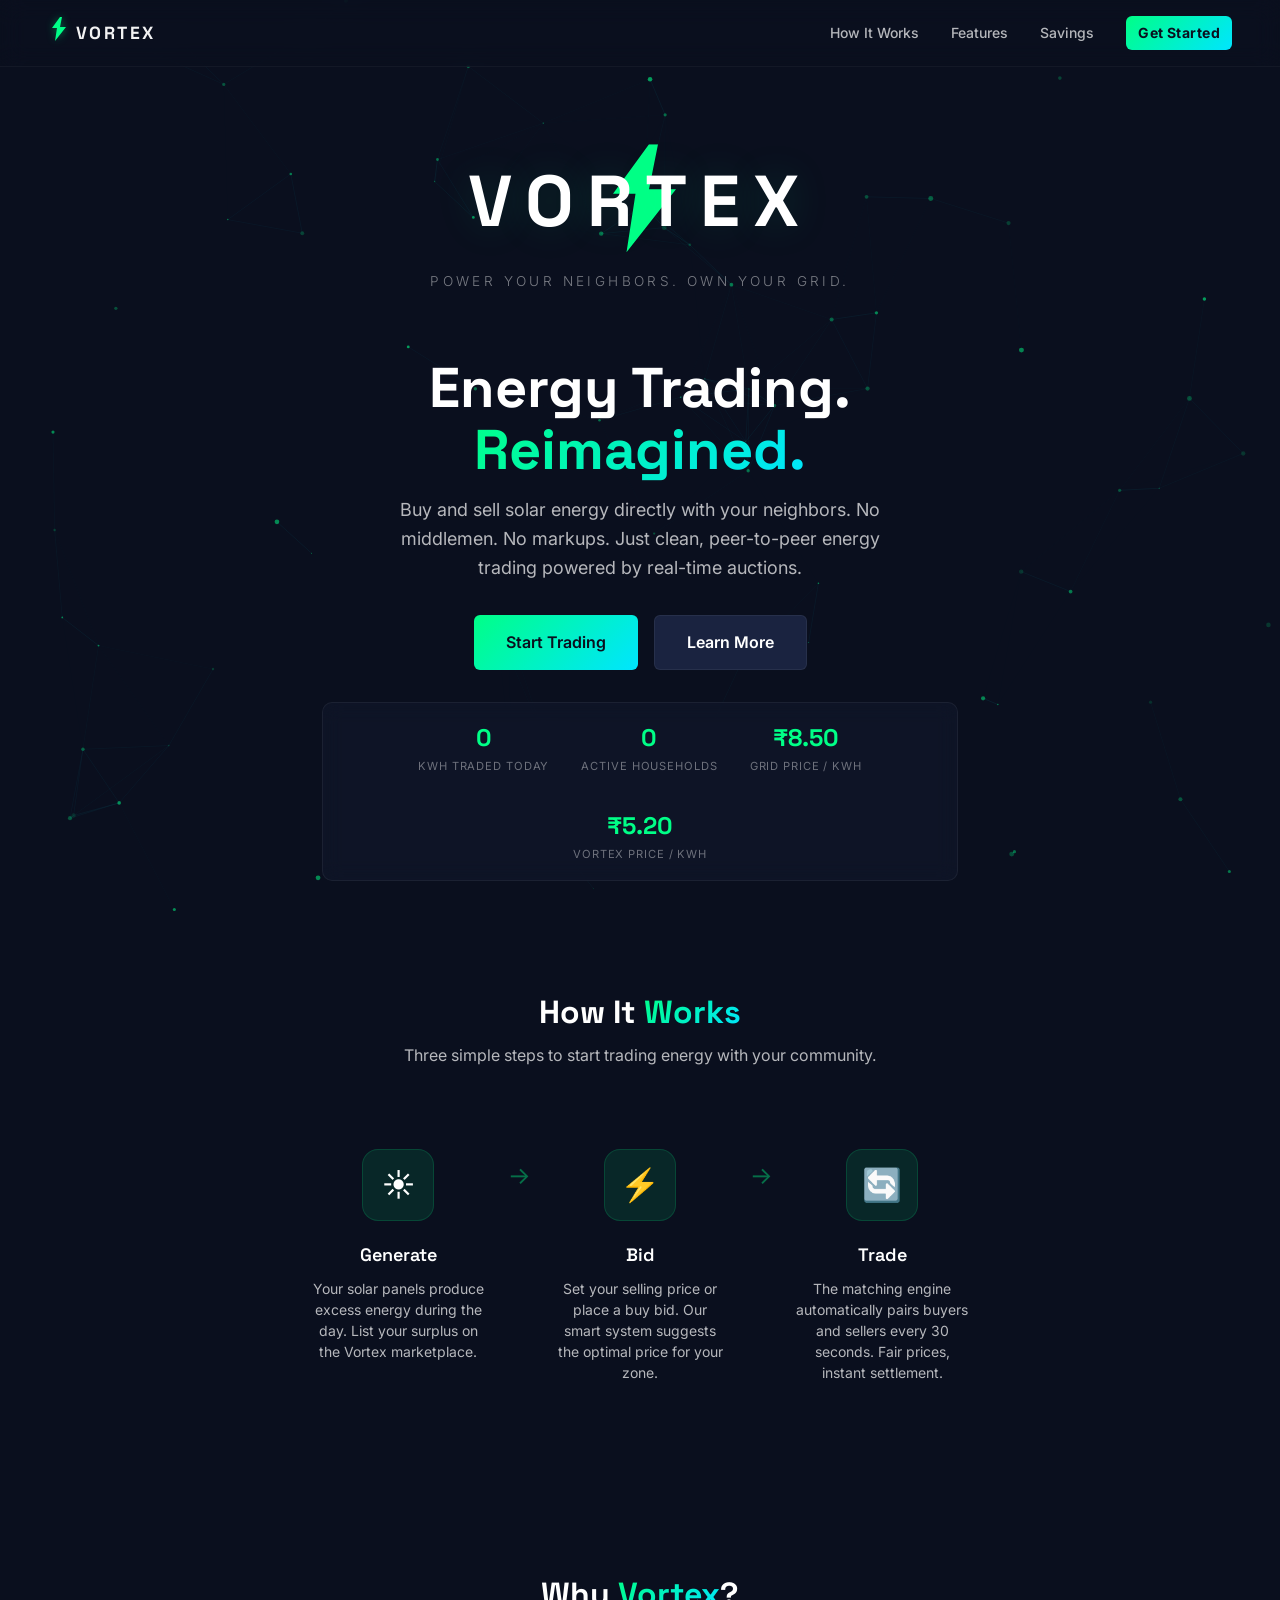
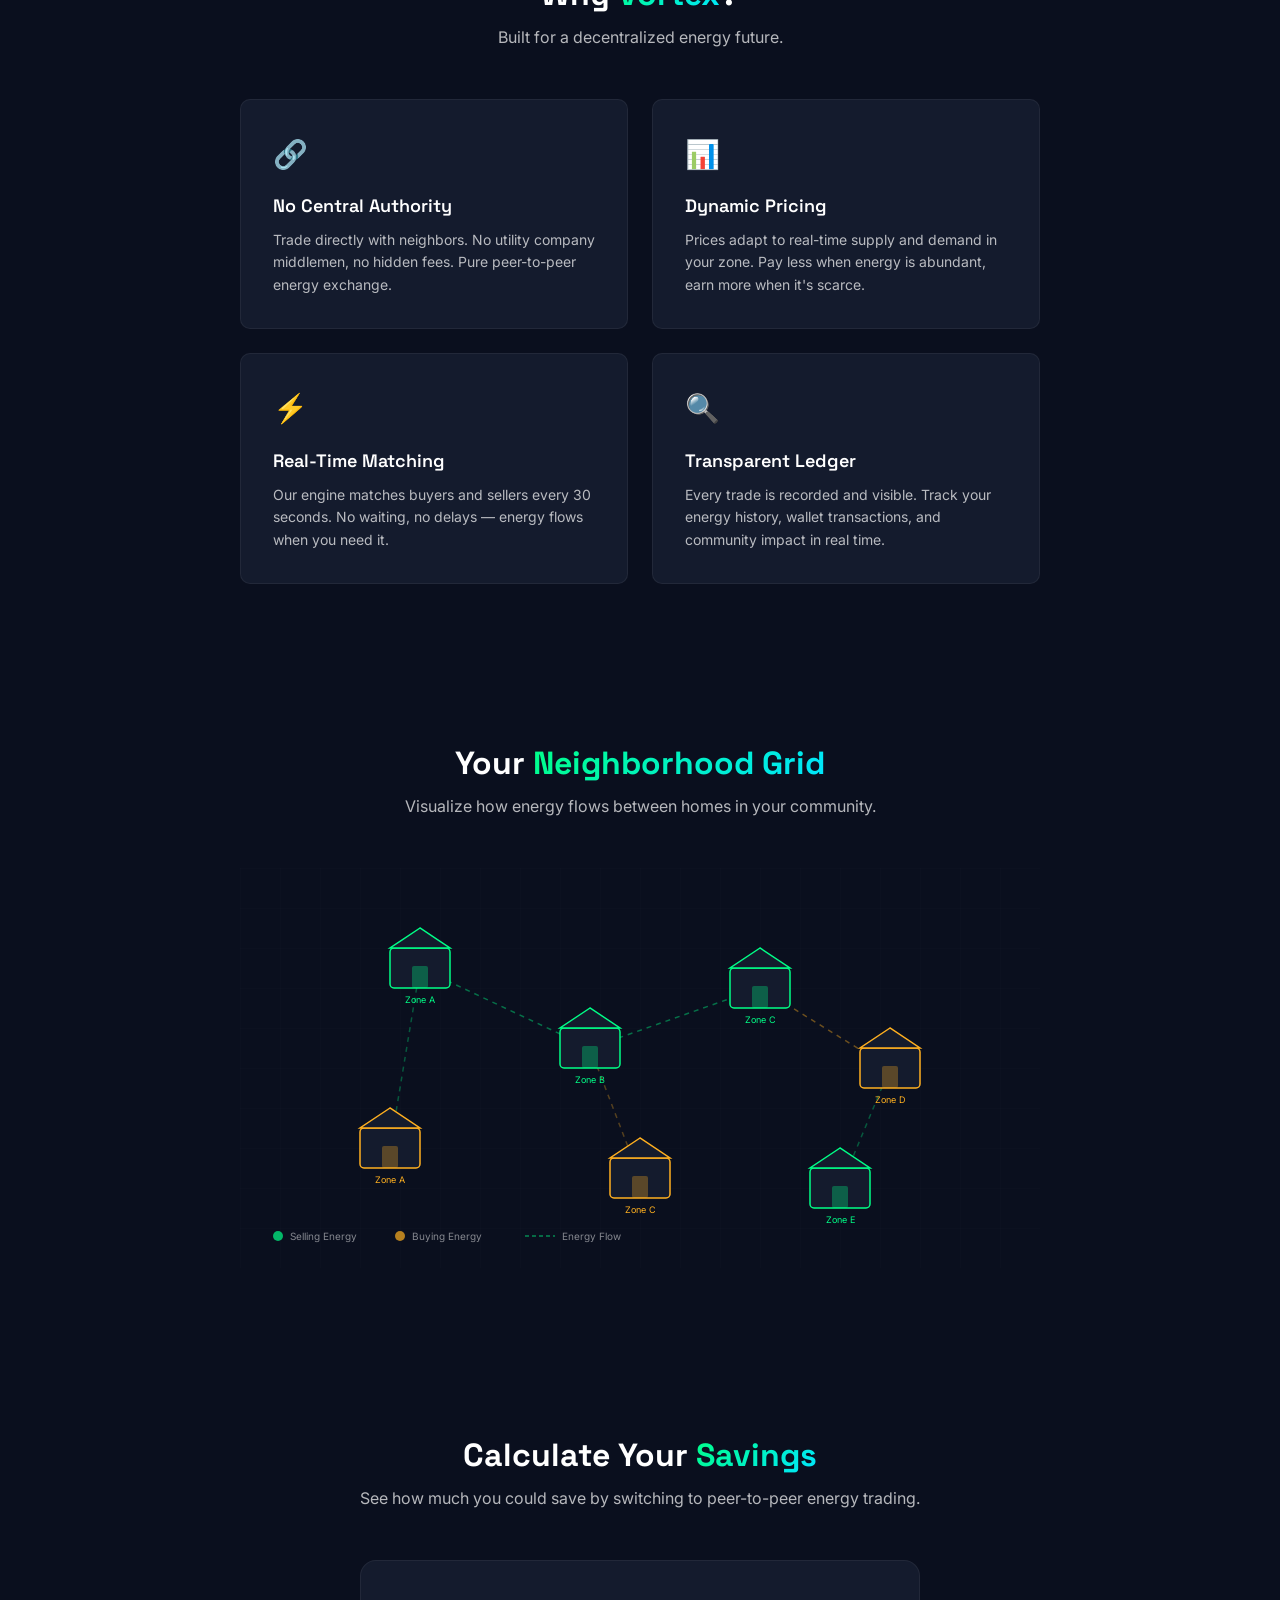
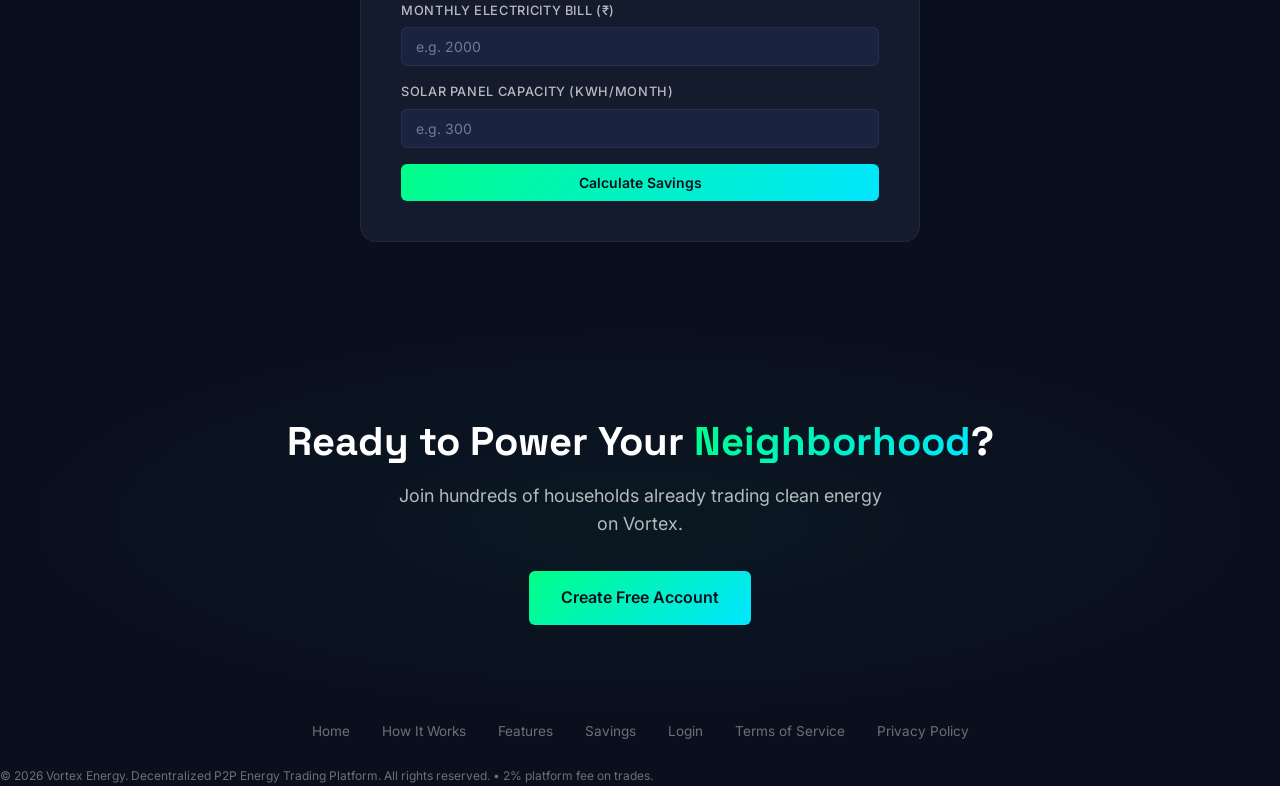
==== index.html @ 3e459cd6 "Vortex P2P Solar Energy Trading Platform - initial commit" ====
<!DOCTYPE html>
<html lang="en">
<head>
  <meta charset="UTF-8">
  <meta name="viewport" content="width=device-width, initial-scale=1.0">
  <title>Vortex — Decentralized P2P Energy Trading</title>
  <link rel="icon" href="data:;base64,iVBORw0KGgo=">
  <meta name="description" content="Trade solar energy peer-to-peer with your neighbors. Real-time bidding, dynamic pricing, and transparent settlement on the Vortex platform.">
  <link rel="preconnect" href="https://fonts.googleapis.com">
  <link rel="preconnect" href="https://fonts.gstatic.com" crossorigin>
  <link href="https://fonts.googleapis.com/css2?family=Inter:wght@300;400;500;600;700;800&family=Space+Grotesk:wght@400;500;600;700&display=swap" rel="stylesheet">
  <link rel="stylesheet" href="css/styles.css">
  <link rel="stylesheet" href="css/logo.css">
  <style>
    /* Landing-specific styles */
    .nav-landing {
      position: fixed;
      top: 0;
      left: 0;
      right: 0;
      z-index: 100;
      display: flex;
      align-items: center;
      justify-content: space-between;
      padding: 1rem 3rem;
      background: rgba(10, 15, 30, 0.8);
      backdrop-filter: blur(12px);
      border-bottom: 1px solid rgba(255,255,255,0.04);
      transition: background 0.3s;
    }
    .nav-landing .nav-logo {
      display: flex;
      align-items: center;
      gap: 0.5rem;
      cursor: pointer;
    }
    .nav-landing .nav-logo .nav-bolt-icon svg {
      width: 20px; height: 24px; color: #00FF87;
      filter: drop-shadow(0 0 4px rgba(0,255,135,0.4));
    }
    .nav-landing .nav-logo .nav-brand-text {
      font-family: 'Space Grotesk', sans-serif;
      font-size: 1.1rem; font-weight: 700;
      letter-spacing: 0.14em; color: rgba(255,255,255,0.95);
      text-transform: uppercase;
    }
    .nav-links { display: flex; gap: 2rem; align-items: center; }
    .nav-links a { color: var(--text-secondary); font-size: 0.875rem; font-weight: 500; transition: color 0.2s; }
    .nav-links a:hover { color: var(--text-primary); }
    .hero-canvas canvas { width: 100%; height: 100%; }

    /* How It Works */
    .steps-flow { display: flex; align-items: flex-start; justify-content: center; gap: 0; flex-wrap: wrap; }
    .step-card { text-align: center; flex: 0 0 220px; padding: 2rem 1.5rem; position: relative; }
    .step-icon {
      width: 72px; height: 72px;
      border-radius: 16px;
      display: flex; align-items: center; justify-content: center;
      margin: 0 auto 1.25rem;
      font-size: 2rem;
      background: var(--accent-green-dim);
      border: 1px solid rgba(0,255,135,0.15);
      transition: all 0.3s;
    }
    .step-card:hover .step-icon {
      box-shadow: var(--shadow-glow-green);
      border-color: var(--accent-green);
      transform: translateY(-4px);
    }
    .step-title { font-family: var(--font-display); font-size: 1.125rem; font-weight: 600; margin-bottom: 0.5rem; }
    .step-desc { font-size: 0.875rem; color: var(--text-secondary); line-height: 1.5; }
    .step-connector {
      display: flex; align-items: center; padding-top: 2.5rem;
      color: var(--accent-green); font-size: 1.5rem; opacity: 0.4;
    }

    /* Feature cards */
    .feature-grid { display: grid; grid-template-columns: repeat(2, 1fr); gap: 1.5rem; max-width: 800px; margin: 0 auto; }
    .feature-card {
      background: var(--bg-card);
      border: 1px solid var(--border-primary);
      border-radius: var(--radius-md);
      padding: 2rem;
      transition: all 0.3s;
      position: relative;
      overflow: hidden;
    }
    .feature-card::before {
      content: '';
      position: absolute; inset: 0;
      border-radius: var(--radius-md);
      padding: 1px;
      background: linear-gradient(135deg, transparent, transparent);
      -webkit-mask: linear-gradient(#fff 0 0) content-box, linear-gradient(#fff 0 0);
      mask: linear-gradient(#fff 0 0) content-box, linear-gradient(#fff 0 0);
      -webkit-mask-composite: xor;
      mask-composite: exclude;
      transition: background 0.3s;
    }
    .feature-card:hover::before {
      background: linear-gradient(135deg, rgba(0,255,135,0.3), rgba(0,229,255,0.3));
    }
    .feature-card:hover {
      box-shadow: 0 0 30px rgba(0,255,135,0.06);
      transform: translateY(-2px);
    }
    .feature-icon { font-size: 1.75rem; margin-bottom: 1rem; }
    .feature-title { font-family: var(--font-display); font-size: 1.125rem; font-weight: 600; margin-bottom: 0.5rem; }
    .feature-desc { font-size: 0.875rem; color: var(--text-secondary); line-height: 1.6; }

    /* Neighborhood illustration */
    .neighborhood-section { text-align: center; position: relative; }
    .neighborhood-svg { max-width: 800px; margin: 0 auto; }
    @keyframes energyFlow {
      0% { stroke-dashoffset: 20; }
      100% { stroke-dashoffset: 0; }
    }
    .energy-line {
      stroke-dasharray: 5 5;
      animation: energyFlow 1s linear infinite;
    }
    .house-glow-green, .house-glow-amber {
      transition: opacity 0.3s ease;
      cursor: pointer;
    }
    .house-glow-green:hover, .house-glow-amber:hover {
      opacity: 0.85;
    }

    /* Calculator */
    .calc-widget {
      max-width: 560px; margin: 0 auto;
      background: var(--bg-card);
      border: 1px solid var(--border-primary);
      border-radius: var(--radius-lg);
      padding: 2.5rem;
    }
    .calc-result {
      margin-top: 1.5rem; padding: 1.5rem;
      background: var(--accent-green-dim);
      border: 1px solid rgba(0,255,135,0.15);
      border-radius: var(--radius-md);
      text-align: center;
      display: none;
    }
    .calc-savings {
      font-family: var(--font-display);
      font-size: 2.5rem; font-weight: 700;
      color: var(--accent-green);
    }
    .calc-detail { font-size: 0.85rem; color: var(--text-secondary); margin-top: 0.35rem; }

    /* CTA */
    .cta-section {
      text-align: center;
      padding: 6rem 2rem;
      background: radial-gradient(ellipse at center, rgba(0,255,135,0.04) 0%, transparent 70%);
    }

    /* Footer */
    .footer {
      border-top: 1px solid var(--border-primary);
      padding: 3rem 2rem;
      text-align: center;
    }
    .footer-links { display: flex; gap: 2rem; justify-content: center; margin-bottom: 1.5rem; flex-wrap: wrap; }
    .footer-links a { color: var(--text-muted); font-size: 0.85rem; }
    .footer-links a:hover { color: var(--text-primary); }
    .footer-copy { font-size: 0.75rem; color: var(--text-muted); }

    @media (max-width: 768px) {
      .nav-landing { padding: 0.75rem 1rem; }
      .nav-links { gap: 1rem; }
      .steps-flow { flex-direction: column; align-items: center; }
      .step-connector { transform: rotate(90deg); padding: 0; }
      .feature-grid { grid-template-columns: 1fr; }
      .calc-widget { padding: 1.5rem; }
    }
  </style>
</head>
<body>
  <!-- Navigation -->
  <nav class="nav-landing" id="mainNav">
    <div class="nav-logo">
      <span class="nav-bolt-icon">
        <svg viewBox="0 0 40 48" fill="none"><path d="M24 0L8 22H18L14 48L36 20H24L28 0H24Z" fill="currentColor"/></svg>
      </span>
      <span class="nav-brand-text">VORTEX</span>
    </div>
    <div class="nav-links">
      <a href="#how-it-works">How It Works</a>
      <a href="#features">Features</a>
      <a href="#calculator">Savings</a>
      <a href="auth.html" class="btn btn-primary btn-sm" style="font-weight:700; letter-spacing:0.03em; color:#0A0F1E;">Get Started</a>
    </div>
  </nav>

  <!-- Hero Section -->
  <section class="hero" id="hero" style="padding-top: 80px;">
    <div class="hero-canvas">
      <canvas id="particleCanvas"></canvas>
    </div>
    <div class="hero-content">
      <div id="heroLogo" style="margin-bottom: 2rem;"></div>
      <h1>Energy Trading.<br><span class="text-gradient">Reimagined.</span></h1>
      <p>Buy and sell solar energy directly with your neighbors. No middlemen. No markups. Just clean, peer-to-peer energy trading powered by real-time auctions.</p>
      <div style="display:flex; gap:1rem; justify-content:center; flex-wrap:wrap;">
        <a href="auth.html" class="btn btn-primary btn-lg">Start Trading</a>
        <a href="#how-it-works" class="btn btn-secondary btn-lg">Learn More</a>
      </div>

      <!-- Live Stats Ticker -->
      <div class="live-ticker" id="liveTicker">
        <div class="ticker-item">
          <div class="ticker-value" id="tickerKwh">0</div>
          <div class="ticker-label">kWh Traded Today</div>
        </div>
        <div class="ticker-item">
          <div class="ticker-value" id="tickerHouseholds">0</div>
          <div class="ticker-label">Active Households</div>
        </div>
        <div class="ticker-item">
          <div class="ticker-value" id="tickerGridPrice">₹0</div>
          <div class="ticker-label">Grid Price / kWh</div>
        </div>
        <div class="ticker-item">
          <div class="ticker-value" id="tickerVortexPrice">₹0</div>
          <div class="ticker-label">Vortex Price / kWh</div>
        </div>
      </div>
    </div>
  </section>

  <!-- How It Works -->
  <section class="section" id="how-it-works">
    <h2 class="section-title">How It <span class="text-gradient">Works</span></h2>
    <p class="section-subtitle">Three simple steps to start trading energy with your community.</p>
    <div class="steps-flow">
      <div class="step-card">
        <div class="step-icon">☀️</div>
        <div class="step-title">Generate</div>
        <div class="step-desc">Your solar panels produce excess energy during the day. List your surplus on the Vortex marketplace.</div>
      </div>
      <div class="step-connector">→</div>
      <div class="step-card">
        <div class="step-icon">⚡</div>
        <div class="step-title">Bid</div>
        <div class="step-desc">Set your selling price or place a buy bid. Our smart system suggests the optimal price for your zone.</div>
      </div>
      <div class="step-connector">→</div>
      <div class="step-card">
        <div class="step-icon">🔄</div>
        <div class="step-title">Trade</div>
        <div class="step-desc">The matching engine automatically pairs buyers and sellers every 30 seconds. Fair prices, instant settlement.</div>
      </div>
    </div>
  </section>

  <!-- Why Vortex -->
  <section class="section" id="features">
    <h2 class="section-title">Why <span class="text-gradient">Vortex</span>?</h2>
    <p class="section-subtitle">Built for a decentralized energy future.</p>
    <div class="feature-grid">
      <div class="feature-card">
        <div class="feature-icon">🔗</div>
        <div class="feature-title">No Central Authority</div>
        <div class="feature-desc">Trade directly with neighbors. No utility company middlemen, no hidden fees. Pure peer-to-peer energy exchange.</div>
      </div>
      <div class="feature-card">
        <div class="feature-icon">📊</div>
        <div class="feature-title">Dynamic Pricing</div>
        <div class="feature-desc">Prices adapt to real-time supply and demand in your zone. Pay less when energy is abundant, earn more when it's scarce.</div>
      </div>
      <div class="feature-card">
        <div class="feature-icon">⚡</div>
        <div class="feature-title">Real-Time Matching</div>
        <div class="feature-desc">Our engine matches buyers and sellers every 30 seconds. No waiting, no delays — energy flows when you need it.</div>
      </div>
      <div class="feature-card">
        <div class="feature-icon">🔍</div>
        <div class="feature-title">Transparent Ledger</div>
        <div class="feature-desc">Every trade is recorded and visible. Track your energy history, wallet transactions, and community impact in real time.</div>
      </div>
    </div>
  </section>

  <!-- Neighborhood Illustration -->
  <section class="section neighborhood-section">
    <h2 class="section-title">Your <span class="text-gradient">Neighborhood Grid</span></h2>
    <p class="section-subtitle">Visualize how energy flows between homes in your community.</p>
    <div class="neighborhood-svg">
      <svg viewBox="0 0 800 400" xmlns="http://www.w3.org/2000/svg">
        <!-- Background grid -->
        <defs>
          <pattern id="grid" width="40" height="40" patternUnits="userSpaceOnUse">
            <path d="M 40 0 L 0 0 0 40" fill="none" stroke="rgba(255,255,255,0.03)" stroke-width="0.5"/>
          </pattern>
          <filter id="glowGreen">
            <feGaussianBlur stdDeviation="3" result="blur"/>
            <feMerge><feMergeNode in="blur"/><feMergeNode in="SourceGraphic"/></feMerge>
          </filter>
          <filter id="glowAmber">
            <feGaussianBlur stdDeviation="3" result="blur"/>
            <feMerge><feMergeNode in="blur"/><feMergeNode in="SourceGraphic"/></feMerge>
          </filter>
        </defs>
        <rect width="800" height="400" fill="url(#grid)"/>

        <!-- Energy flow lines -->
        <line x1="180" y1="100" x2="350" y2="180" stroke="#00FF87" stroke-width="1.5" opacity="0.4" class="energy-line"/>
        <line x1="350" y1="180" x2="520" y2="120" stroke="#00FF87" stroke-width="1.5" opacity="0.4" class="energy-line"/>
        <line x1="520" y1="120" x2="650" y2="200" stroke="#FFB020" stroke-width="1.5" opacity="0.4" class="energy-line"/>
        <line x1="180" y1="100" x2="150" y2="280" stroke="#00FF87" stroke-width="1.5" opacity="0.3" class="energy-line"/>
        <line x1="350" y1="180" x2="400" y2="310" stroke="#FFB020" stroke-width="1.5" opacity="0.3" class="energy-line"/>
        <line x1="650" y1="200" x2="600" y2="320" stroke="#00FF87" stroke-width="1.5" opacity="0.3" class="energy-line"/>

        <!-- Houses — Sellers (green) -->
        <g class="house-glow-green" transform="translate(150,60)">
          <rect x="0" y="20" width="60" height="40" rx="4" fill="#141B2D" stroke="#00FF87" stroke-width="1.5"/>
          <polygon points="30,0 0,20 60,20" fill="#141B2D" stroke="#00FF87" stroke-width="1.5"/>
          <rect x="22" y="38" width="16" height="22" rx="2" fill="#00FF87" opacity="0.3"/>
          <text x="30" y="75" fill="#00FF87" font-size="9" text-anchor="middle" font-family="Inter">Zone A</text>
        </g>
        <g class="house-glow-green" transform="translate(320,140)">
          <rect x="0" y="20" width="60" height="40" rx="4" fill="#141B2D" stroke="#00FF87" stroke-width="1.5"/>
          <polygon points="30,0 0,20 60,20" fill="#141B2D" stroke="#00FF87" stroke-width="1.5"/>
          <rect x="22" y="38" width="16" height="22" rx="2" fill="#00FF87" opacity="0.3"/>
          <text x="30" y="75" fill="#00FF87" font-size="9" text-anchor="middle" font-family="Inter">Zone B</text>
        </g>
        <g class="house-glow-green" transform="translate(490,80)">
          <rect x="0" y="20" width="60" height="40" rx="4" fill="#141B2D" stroke="#00FF87" stroke-width="1.5"/>
          <polygon points="30,0 0,20 60,20" fill="#141B2D" stroke="#00FF87" stroke-width="1.5"/>
          <rect x="22" y="38" width="16" height="22" rx="2" fill="#00FF87" opacity="0.3"/>
          <text x="30" y="75" fill="#00FF87" font-size="9" text-anchor="middle" font-family="Inter">Zone C</text>
        </g>

        <!-- Houses — Buyers (amber) -->
        <g class="house-glow-amber" transform="translate(620,160)">
          <rect x="0" y="20" width="60" height="40" rx="4" fill="#141B2D" stroke="#FFB020" stroke-width="1.5"/>
          <polygon points="30,0 0,20 60,20" fill="#141B2D" stroke="#FFB020" stroke-width="1.5"/>
          <rect x="22" y="38" width="16" height="22" rx="2" fill="#FFB020" opacity="0.3"/>
          <text x="30" y="75" fill="#FFB020" font-size="9" text-anchor="middle" font-family="Inter">Zone D</text>
        </g>
        <g class="house-glow-amber" transform="translate(120,240)">
          <rect x="0" y="20" width="60" height="40" rx="4" fill="#141B2D" stroke="#FFB020" stroke-width="1.5"/>
          <polygon points="30,0 0,20 60,20" fill="#141B2D" stroke="#FFB020" stroke-width="1.5"/>
          <rect x="22" y="38" width="16" height="22" rx="2" fill="#FFB020" opacity="0.3"/>
          <text x="30" y="75" fill="#FFB020" font-size="9" text-anchor="middle" font-family="Inter">Zone A</text>
        </g>
        <g class="house-glow-green" transform="translate(570,280)">
          <rect x="0" y="20" width="60" height="40" rx="4" fill="#141B2D" stroke="#00FF87" stroke-width="1.5"/>
          <polygon points="30,0 0,20 60,20" fill="#141B2D" stroke="#00FF87" stroke-width="1.5"/>
          <rect x="22" y="38" width="16" height="22" rx="2" fill="#00FF87" opacity="0.3"/>
          <text x="30" y="75" fill="#00FF87" font-size="9" text-anchor="middle" font-family="Inter">Zone E</text>
        </g>
        <g class="house-glow-amber" transform="translate(370,270)">
          <rect x="0" y="20" width="60" height="40" rx="4" fill="#141B2D" stroke="#FFB020" stroke-width="1.5"/>
          <polygon points="30,0 0,20 60,20" fill="#141B2D" stroke="#FFB020" stroke-width="1.5"/>
          <rect x="22" y="38" width="16" height="22" rx="2" fill="#FFB020" opacity="0.3"/>
          <text x="30" y="75" fill="#FFB020" font-size="9" text-anchor="middle" font-family="Inter">Zone C</text>
        </g>

        <!-- Legend -->
        <g transform="translate(30,360)">
          <circle cx="8" cy="8" r="5" fill="#00FF87" opacity="0.7"/>
          <text x="20" y="12" fill="rgba(255,255,255,0.5)" font-size="10" font-family="Inter">Selling Energy</text>
          <circle cx="130" cy="8" r="5" fill="#FFB020" opacity="0.7"/>
          <text x="142" y="12" fill="rgba(255,255,255,0.5)" font-size="10" font-family="Inter">Buying Energy</text>
          <line x1="255" y1="8" x2="285" y2="8" stroke="#00FF87" stroke-width="1.5" stroke-dasharray="4 3" opacity="0.5"/>
          <text x="292" y="12" fill="rgba(255,255,255,0.5)" font-size="10" font-family="Inter">Energy Flow</text>
        </g>
      </svg>
    </div>
  </section>

  <!-- Savings Calculator -->
  <section class="section" id="calculator">
    <h2 class="section-title">Calculate Your <span class="text-gradient">Savings</span></h2>
    <p class="section-subtitle">See how much you could save by switching to peer-to-peer energy trading.</p>
    <div class="calc-widget">
      <div class="form-group">
        <label class="form-label">Monthly Electricity Bill (₹)</label>
        <input type="number" class="form-control" id="calcBill" placeholder="e.g. 2000" min="0">
      </div>
      <div class="form-group">
        <label class="form-label">Solar Panel Capacity (kWh/month)</label>
        <input type="number" class="form-control" id="calcCapacity" placeholder="e.g. 300" min="0">
      </div>
      <button class="btn btn-primary w-full" id="calcBtn" onclick="calculateSavings()">Calculate Savings</button>
      <div class="calc-result" id="calcResult">
        <div style="font-size: 0.8rem; color: var(--text-muted); text-transform: uppercase; letter-spacing: 0.1em; margin-bottom: 0.5rem;">Estimated Monthly Savings</div>
        <div class="calc-savings" id="calcSavingsValue">₹0</div>
        <div class="calc-detail" id="calcDetail"></div>
      </div>
    </div>
  </section>

  <!-- CTA -->
  <section class="cta-section">
    <h2 style="font-family: var(--font-display); font-size: 2.5rem; font-weight: 700; margin-bottom: 1rem;">Ready to Power Your <span class="text-gradient">Neighborhood</span>?</h2>
    <p style="color: var(--text-secondary); font-size: 1.125rem; max-width: 500px; margin: 0 auto 2rem;">Join hundreds of households already trading clean energy on Vortex.</p>
    <a href="auth.html" class="btn btn-primary btn-lg">Create Free Account</a>
  </section>

  <!-- Footer -->
    <div class="footer-links">
      <a href="#hero">Home</a>
      <a href="#how-it-works">How It Works</a>
      <a href="#features">Features</a>
      <a href="#calculator">Savings</a>
      <a href="auth.html">Login</a>
      <a href="terms.html">Terms of Service</a>
      <a href="privacy.html">Privacy Policy</a>
    </div>
    <div class="footer-copy">© 2026 Vortex Energy. Decentralized P2P Energy Trading Platform. All rights reserved. • 2% platform fee on trades.</div>
  </footer>

  <script type="module">
    import { renderFullLogo, injectFavicon } from './js/logo.js';
    import { animateCount, fluctuateValue } from './js/utils.js';

    // Inject logo & favicon
    renderFullLogo(document.getElementById('heroLogo'));
    injectFavicon();

    // ---- Particle Network Background ----
    const canvas = document.getElementById('particleCanvas');
    const ctx = canvas.getContext('2d');
    let particles = [];
    const PARTICLE_COUNT = 80;

    function resizeCanvas() {
      canvas.width = canvas.parentElement.offsetWidth;
      canvas.height = canvas.parentElement.offsetHeight;
    }
    resizeCanvas();
    window.addEventListener('resize', resizeCanvas);

    class Particle {
      constructor() {
        this.reset();
      }
      reset() {
        this.x = Math.random() * canvas.width;
        this.y = Math.random() * canvas.height;
        this.vx = (Math.random() - 0.5) * 0.5;
        this.vy = (Math.random() - 0.5) * 0.5;
        this.radius = Math.random() * 2 + 0.5;
        this.opacity = Math.random() * 0.5 + 0.1;
      }
      update() {
        this.x += this.vx;
        this.y += this.vy;
        if (this.x < 0 || this.x > canvas.width) this.vx *= -1;
        if (this.y < 0 || this.y > canvas.height) this.vy *= -1;
      }
      draw() {
        ctx.beginPath();
        ctx.arc(this.x, this.y, this.radius, 0, Math.PI * 2);
        ctx.fillStyle = `rgba(0, 255, 135, ${this.opacity})`;
        ctx.fill();
      }
    }

    for (let i = 0; i < PARTICLE_COUNT; i++) {
      particles.push(new Particle());
    }

    function drawConnections() {
      for (let i = 0; i < particles.length; i++) {
        for (let j = i + 1; j < particles.length; j++) {
          const dx = particles[i].x - particles[j].x;
          const dy = particles[i].y - particles[j].y;
          const dist = Math.sqrt(dx * dx + dy * dy);
          if (dist < 150) {
            ctx.beginPath();
            ctx.moveTo(particles[i].x, particles[i].y);
            ctx.lineTo(particles[j].x, particles[j].y);
            const opacity = (1 - dist / 150) * 0.15;
            ctx.strokeStyle = `rgba(0, 229, 255, ${opacity})`;
            ctx.lineWidth = 0.5;
            ctx.stroke();
          }
        }
      }
    }

    function animateParticles() {
      ctx.clearRect(0, 0, canvas.width, canvas.height);
      particles.forEach(p => { p.update(); p.draw(); });
      drawConnections();
      requestAnimationFrame(animateParticles);
    }
    animateParticles();

    // ---- Live Stats Ticker (fetch from backend) ----
    let kwhValue = 0;
    let householdsValue = 0;
    const gridPrice = 8.50;
    let vortexPrice = 5.20;

    // Try to fetch real stats
    async function fetchLiveStats() {
      try {
        const API = (window.location.hostname === 'localhost' || window.location.hostname === '127.0.0.1')
          ? 'http://localhost:5000' : '';
        const resp = await fetch(API + '/api/stats');
        if (resp.ok) {
          const data = await resp.json();
          kwhValue = Math.round(data.totalKwh || 0);
          householdsValue = data.totalUsers || 0;
        }
      } catch (e) {
        // Backend offline — use realistic fallback
        kwhValue = 12847;
        householdsValue = 342;
      }

      animateCount(document.getElementById('tickerKwh'), kwhValue, 2000, '', '', 0);
      animateCount(document.getElementById('tickerHouseholds'), householdsValue, 2000, '', '', 0);
      animateCount(document.getElementById('tickerGridPrice'), gridPrice, 2000, '₹', '', 2);
      animateCount(document.getElementById('tickerVortexPrice'), vortexPrice, 2000, '₹', '', 2);
    }
    fetchLiveStats();

    // Slow fluctuation for visual effect
    setInterval(() => {
      if (kwhValue > 0) {
        kwhValue = Math.round(fluctuateValue(kwhValue, 0.003));
        document.getElementById('tickerKwh').textContent = kwhValue.toLocaleString();
      }
    }, 3000);

    setInterval(() => {
      const newVortex = fluctuateValue(vortexPrice, 0.01);
      document.getElementById('tickerVortexPrice').textContent = '₹' + newVortex.toFixed(2);
    }, 5000);

    // ---- Nav scroll effect ----
    window.addEventListener('scroll', () => {
      const nav = document.getElementById('mainNav');
      if (window.scrollY > 50) {
        nav.style.background = 'rgba(10, 15, 30, 0.95)';
      } else {
        nav.style.background = 'rgba(10, 15, 30, 0.8)';
      }
    });
  </script>

  <script>
    // Savings Calculator (non-module for inline onclick)
    function calculateSavings() {
      const bill = parseFloat(document.getElementById('calcBill').value) || 0;
      const capacity = parseFloat(document.getElementById('calcCapacity').value) || 0;
      const resultDiv = document.getElementById('calcResult');

      if (bill <= 0 || capacity <= 0) {
        resultDiv.style.display = 'none';
        return;
      }

      // Avg grid rate ~₹8.5/kWh, Vortex avg ~₹5.2/kWh
      const gridRate = 8.5;
      const vortexRate = 5.2;
      const consumption = bill / gridRate;
      const selfConsumption = Math.min(consumption, capacity * 0.6);
      const surplus = Math.max(0, capacity * 0.6 - selfConsumption);
      const savingsFromSolar = selfConsumption * gridRate;
      const earningsFromSelling = surplus * vortexRate;
      const remainingBill = Math.max(0, (consumption - selfConsumption) * vortexRate);
      const totalSavings = Math.round(bill - remainingBill + earningsFromSelling);

      resultDiv.style.display = 'block';
      document.getElementById('calcSavingsValue').textContent = '₹' + Math.max(0, totalSavings).toLocaleString();
      document.getElementById('calcDetail').textContent = `Save up to ${Math.round((totalSavings / bill) * 100)}% on your monthly electricity bill by trading on Vortex.`;
    }
  </script>
</body>
</html>
---- css/styles.css ----
/* ============================================
   VORTEX — Base Design System
   Dark Energy-Tech Theme
   ============================================ */

/* --- CSS Custom Properties --- */
:root {
  --bg-primary: #0A0F1E;
  --bg-secondary: #0F1629;
  --bg-card: #141B2D;
  --bg-card-hover: #1A2340;
  --bg-sidebar: #0C1120;
  --bg-input: #1A2340;
  --border-primary: rgba(255, 255, 255, 0.06);
  --border-accent: rgba(0, 255, 135, 0.2);
  --text-primary: #FFFFFF;
  --text-secondary: rgba(255, 255, 255, 0.7);
  --text-muted: rgba(255, 255, 255, 0.4);
  --accent-green: #00FF87;
  --accent-cyan: #00E5FF;
  --accent-amber: #FFB020;
  --accent-red: #FF4757;
  --accent-green-dim: rgba(0, 255, 135, 0.1);
  --accent-cyan-dim: rgba(0, 229, 255, 0.1);
  --accent-amber-dim: rgba(255, 176, 32, 0.1);
  --accent-red-dim: rgba(255, 71, 87, 0.1);
  --gradient-green: linear-gradient(135deg, #00FF87, #00E5FF);
  --gradient-amber: linear-gradient(135deg, #FFB020, #FF6B35);
  --gradient-card: linear-gradient(135deg, rgba(20, 27, 45, 0.8), rgba(15, 22, 41, 0.9));
  --shadow-sm: 0 2px 8px rgba(0, 0, 0, 0.3);
  --shadow-md: 0 4px 16px rgba(0, 0, 0, 0.4);
  --shadow-lg: 0 8px 32px rgba(0, 0, 0, 0.5);
  --shadow-glow-green: 0 0 20px rgba(0, 255, 135, 0.15);
  --shadow-glow-cyan: 0 0 20px rgba(0, 229, 255, 0.15);
  --radius-sm: 6px;
  --radius-md: 10px;
  --radius-lg: 16px;
  --font-primary: 'Inter', -apple-system, BlinkMacSystemFont, sans-serif;
  --font-display: 'Space Grotesk', sans-serif;
  --font-mono: 'JetBrains Mono', 'Fira Code', monospace;
  --sidebar-width: 260px;
  --topbar-height: 0px;
}

/* --- Reset & Base --- */
*, *::before, *::after {
  box-sizing: border-box;
  margin: 0;
  padding: 0;
}

html {
  scroll-behavior: smooth;
  -webkit-font-smoothing: antialiased;
  -moz-osx-font-smoothing: grayscale;
}

body {
  font-family: var(--font-primary);
  background-color: var(--bg-primary);
  color: var(--text-primary);
  line-height: 1.6;
  min-height: 100vh;
  overflow-x: hidden;
}

a {
  color: var(--accent-green);
  text-decoration: none;
  transition: color 0.2s ease;
}

a:hover {
  color: var(--accent-cyan);
}

/* --- Custom Scrollbar --- */
::-webkit-scrollbar {
  width: 6px;
  height: 6px;
}
::-webkit-scrollbar-track {
  background: var(--bg-primary);
}
::-webkit-scrollbar-thumb {
  background: rgba(255, 255, 255, 0.15);
  border-radius: 3px;
}
::-webkit-scrollbar-thumb:hover {
  background: rgba(255, 255, 255, 0.25);
}

/* --- Typography --- */
h1, h2, h3, h4, h5, h6 {
  font-family: var(--font-display);
  font-weight: 700;
  line-height: 1.2;
  color: var(--text-primary);
}

.text-gradient {
  background: var(--gradient-green);
  -webkit-background-clip: text;
  -webkit-text-fill-color: transparent;
  background-clip: text;
}

.text-mono {
  font-family: var(--font-mono);
}

/* ============================================
   LAYOUT — Dashboard Shell
   ============================================ */
.app-layout {
  display: flex;
  min-height: 100vh;
  overflow: hidden;
}

/* --- Sidebar --- */
.sidebar {
  width: var(--sidebar-width);
  background: var(--bg-sidebar);
  border-right: 1px solid var(--border-primary);
  position: fixed;
  top: 0;
  left: 0;
  bottom: 0;
  display: flex;
  flex-direction: column;
  z-index: 100;
  transition: transform 0.3s ease;
}

.sidebar-header {
  padding: 1.25rem 1rem;
  border-bottom: 1px solid var(--border-primary);
}

.sidebar-nav {
  flex: 1;
  padding: 1rem 0;
  overflow-y: auto;
}

.sidebar-nav a {
  display: flex;
  align-items: center;
  gap: 0.75rem;
  padding: 0.75rem 1.25rem;
  color: var(--text-secondary);
  font-size: 0.875rem;
  font-weight: 500;
  transition: all 0.2s ease;
  border-left: 3px solid transparent;
}

.sidebar-nav a:hover {
  color: var(--text-primary);
  background: rgba(255, 255, 255, 0.03);
}

.sidebar-nav a.active {
  color: var(--accent-green);
  background: var(--accent-green-dim);
  border-left-color: var(--accent-green);
}

.sidebar-nav a svg {
  width: 20px;
  height: 20px;
  flex-shrink: 0;
}

.sidebar-user {
  padding: 1rem 1.25rem;
  border-top: 1px solid var(--border-primary);
  display: flex;
  flex-direction: column;
  gap: 0.5rem;
}

/* Custom Toggle Switch */
.toggle-switch { position: relative; display: inline-block; width: 44px; height: 24px; }
.toggle-switch input { opacity: 0; width: 0; height: 0; }
.toggle-switch .slider { position: absolute; cursor: pointer; top: 0; left: 0; right: 0; bottom: 0; background-color: var(--bg-card); border: 1px solid var(--border-primary); transition: .3s; border-radius: 24px; }
.toggle-switch .slider:before { position: absolute; content: ""; height: 16px; width: 16px; left: 3px; bottom: 3px; background-color: var(--text-muted); transition: .3s; border-radius: 50%; }
.toggle-switch input:checked + .slider { background-color: rgba(0, 255, 135, 0.15); border-color: var(--accent-green); }
.toggle-switch input:checked + .slider:before { transform: translateX(20px); background-color: var(--accent-green); }

.sidebar-user-zone {
  font-size: 0.75rem;
  color: var(--text-muted);
  text-transform: uppercase;
  letter-spacing: 0.1em;
}

.sidebar-user-role {
  display: inline-flex;
  align-items: center;
  gap: 0.35rem;
  font-size: 0.7rem;
  font-weight: 600;
  padding: 3px 8px;
  border-radius: 4px;
  text-transform: uppercase;
  letter-spacing: 0.05em;
  width: fit-content;
}

.role-prosumer {
  background: var(--accent-green-dim);
  color: var(--accent-green);
  border: 1px solid rgba(0, 255, 135, 0.2);
}

.role-consumer {
  background: var(--accent-amber-dim);
  color: var(--accent-amber);
  border: 1px solid rgba(255, 176, 32, 0.2);
}

/* --- Main Content --- */
.main-content {
  margin-left: var(--sidebar-width);
  flex: 1;
  padding: 2rem 2.5rem;
  min-height: 100vh;
  max-width: calc(100vw - var(--sidebar-width));
  min-width: 0;
  overflow-x: hidden;
  box-sizing: border-box;
}

/* --- Mobile Sidebar Toggle --- */
.sidebar-toggle {
  display: none;
  position: fixed;
  top: 1rem;
  left: 1rem;
  z-index: 200;
  background: var(--bg-card);
  border: 1px solid var(--border-primary);
  color: var(--text-primary);
  width: 40px;
  height: 40px;
  border-radius: var(--radius-sm);
  align-items: center;
  justify-content: center;
  cursor: pointer;
}

.sidebar-overlay {
  display: none;
  position: fixed;
  inset: 0;
  background: rgba(0, 0, 0, 0.6);
  z-index: 99;
}

/* ============================================
   COMPONENTS
   ============================================ */

/* --- Stat Cards --- */
.stat-cards {
  display: grid;
  grid-template-columns: repeat(auto-fit, minmax(200px, 1fr));
  gap: 1.25rem;
}

.stat-card {
  background: var(--bg-card);
  border: 1px solid var(--border-primary);
  border-radius: var(--radius-md);
  padding: 1.5rem;
  transition: all 0.3s ease;
  position: relative;
  overflow: hidden;
}

.stat-card::before {
  content: '';
  position: absolute;
  top: 0;
  left: 0;
  right: 0;
  height: 2px;
  background: var(--gradient-green);
  opacity: 0;
  transition: opacity 0.3s ease;
}

.stat-card:hover {
  border-color: var(--border-accent);
  box-shadow: var(--shadow-glow-green);
}

.stat-card:hover::before {
  opacity: 1;
}

.stat-card-label {
  font-size: 0.75rem;
  color: var(--text-muted);
  text-transform: uppercase;
  letter-spacing: 0.08em;
  margin-bottom: 0.5rem;
}

.stat-card-value {
  font-family: var(--font-display);
  font-size: 1.75rem;
  font-weight: 700;
  color: var(--text-primary);
}

.stat-card-trend {
  display: inline-flex;
  align-items: center;
  gap: 0.25rem;
  font-size: 0.75rem;
  margin-top: 0.35rem;
}

.stat-card-trend.up {
  color: var(--accent-green);
}

.stat-card-trend.down {
  color: var(--accent-red);
}

/* --- Cards --- */
.card {
  background: var(--bg-card);
  border: 1px solid var(--border-primary);
  border-radius: var(--radius-lg);
  padding: 1.75rem;
  transition: all 0.3s ease;
  min-width: 0;
  overflow: hidden;
}

.card:hover {
  border-color: var(--border-accent);
}

.card-header {
  display: flex;
  align-items: center;
  justify-content: space-between;
  margin-bottom: 1rem;
  padding-bottom: 0.75rem;
  border-bottom: 1px solid var(--border-primary);
}

.card-title {
  font-family: var(--font-display);
  font-size: 1rem;
  font-weight: 600;
  color: var(--text-primary);
}

/* --- Buttons --- */
.btn {
  display: inline-flex;
  align-items: center;
  justify-content: center;
  gap: 0.5rem;
  padding: 0.625rem 1.25rem;
  font-family: var(--font-primary);
  font-size: 0.875rem;
  font-weight: 600;
  border: none;
  border-radius: var(--radius-sm);
  cursor: pointer;
  transition: all 0.2s ease;
  white-space: nowrap;
  text-decoration: none;
}

.btn:disabled {
  opacity: 0.5;
  cursor: not-allowed;
}

.btn-primary {
  background: var(--gradient-green);
  color: #0A0F1E;
}

.btn-primary:hover:not(:disabled) {
  box-shadow: var(--shadow-glow-green);
  transform: translateY(-1px);
}

.btn-secondary {
  background: var(--bg-input);
  color: var(--text-primary);
  border: 1px solid var(--border-primary);
}

.btn-secondary:hover:not(:disabled) {
  border-color: var(--border-accent);
  background: var(--bg-card-hover);
}

.btn-amber {
  background: var(--gradient-amber);
  color: #0A0F1E;
}

.btn-amber:hover:not(:disabled) {
  box-shadow: 0 0 20px rgba(255, 176, 32, 0.3);
  transform: translateY(-1px);
}

.btn-danger {
  background: linear-gradient(135deg, #FF4757, #CC0000);
  color: white;
}

.btn-ghost {
  background: transparent;
  color: var(--text-secondary);
  padding: 0.5rem 0.75rem;
}

.btn-ghost:hover {
  color: var(--text-primary);
  background: rgba(255, 255, 255, 0.05);
}

.btn-sm {
  padding: 0.375rem 0.75rem;
  font-size: 0.8rem;
}

.btn-lg {
  padding: 0.875rem 2rem;
  font-size: 1rem;
}

/* --- Input Fields --- */
.form-group {
  margin-bottom: 1rem;
}

.form-label {
  display: block;
  font-size: 0.8rem;
  font-weight: 500;
  color: var(--text-secondary);
  margin-bottom: 0.375rem;
  text-transform: uppercase;
  letter-spacing: 0.05em;
}

.form-control {
  width: 100%;
  padding: 0.625rem 0.875rem;
  background: var(--bg-input);
  border: 1px solid var(--border-primary);
  border-radius: var(--radius-sm);
  color: var(--text-primary);
  font-family: var(--font-primary);
  font-size: 0.875rem;
  transition: all 0.2s ease;
  outline: none;
}

.form-control:focus {
  border-color: var(--accent-green);
  box-shadow: 0 0 0 3px rgba(0, 255, 135, 0.1);
}

.form-control::placeholder {
  color: var(--text-muted);
}

select.form-control {
  appearance: none;
  background-image: url("data:image/svg+xml,%3Csvg xmlns='http://www.w3.org/2000/svg' width='12' height='12' fill='rgba(255,255,255,0.4)' viewBox='0 0 16 16'%3E%3Cpath d='M8 11L3 6h10z'/%3E%3C/svg%3E");
  background-repeat: no-repeat;
  background-position: right 0.75rem center;
  padding-right: 2.5rem;
}

/* --- Tables --- */
.table-container {
  overflow-x: auto;
  border-radius: var(--radius-md);
  border: 1px solid var(--border-primary);
  min-width: 0;
  max-width: 100%;
}

table {
  width: 100%;
  border-collapse: collapse;
}

thead th {
  background: var(--bg-secondary);
  padding: 0.75rem 1rem;
  font-size: 0.75rem;
  font-weight: 600;
  text-transform: uppercase;
  letter-spacing: 0.08em;
  color: var(--text-muted);
  text-align: left;
  border-bottom: 1px solid var(--border-primary);
  white-space: nowrap;
}

tbody td {
  padding: 0.75rem 1rem;
  font-size: 0.875rem;
  color: var(--text-secondary);
  border-bottom: 1px solid var(--border-primary);
}

tbody tr:hover {
  background: rgba(255, 255, 255, 0.02);
}

tbody tr:last-child td {
  border-bottom: none;
}

/* --- Badges --- */
.badge {
  display: inline-flex;
  align-items: center;
  gap: 0.25rem;
  padding: 0.2rem 0.5rem;
  font-size: 0.7rem;
  font-weight: 600;
  border-radius: 4px;
  text-transform: uppercase;
  letter-spacing: 0.05em;
}

.badge-green {
  background: var(--accent-green-dim);
  color: var(--accent-green);
}

.badge-amber {
  background: var(--accent-amber-dim);
  color: var(--accent-amber);
}

.badge-red {
  background: var(--accent-red-dim);
  color: var(--accent-red);
}

.badge-cyan {
  background: var(--accent-cyan-dim);
  color: var(--accent-cyan);
}

/* --- Modal --- */
.modal-overlay {
  position: fixed;
  inset: 0;
  background: rgba(0, 0, 0, 0.7);
  backdrop-filter: blur(4px);
  z-index: 500;
  display: flex;
  align-items: center;
  justify-content: center;
  opacity: 0;
  visibility: hidden;
  transition: all 0.3s ease;
}

.modal-overlay.active {
  opacity: 1;
  visibility: visible;
}

.modal {
  background: var(--bg-card);
  border: 1px solid var(--border-primary);
  border-radius: var(--radius-lg);
  padding: 2rem;
  width: 90%;
  max-width: 480px;
  max-height: 90vh;
  overflow-y: auto;
  transform: translateY(20px);
  transition: transform 0.3s ease;
}

.modal-overlay.active .modal {
  transform: translateY(0);
}

.modal-header {
  display: flex;
  align-items: center;
  justify-content: space-between;
  margin-bottom: 1.5rem;
}

.modal-title {
  font-family: var(--font-display);
  font-size: 1.25rem;
  font-weight: 700;
}

.modal-close {
  background: none;
  border: none;
  color: var(--text-muted);
  cursor: pointer;
  font-size: 1.5rem;
  padding: 0.25rem;
  transition: color 0.2s;
}

.modal-close:hover {
  color: var(--text-primary);
}

.modal-body {
  margin-bottom: 1.5rem;
}

.modal-footer {
  display: flex;
  align-items: center;
  justify-content: flex-end;
  gap: 0.75rem;
  padding-top: 1rem;
  border-top: 1px solid var(--border-primary);
}

/* --- Toast Notifications --- */
.toast-container {
  position: fixed;
  top: 1.5rem;
  right: 1.5rem;
  z-index: 1000;
  display: flex;
  flex-direction: column;
  gap: 0.75rem;
  pointer-events: none;
}

.toast {
  background: var(--bg-card);
  border: 1px solid var(--border-primary);
  border-radius: var(--radius-md);
  padding: 1rem 1.25rem;
  min-width: 300px;
  max-width: 420px;
  display: flex;
  align-items: flex-start;
  gap: 0.75rem;
  box-shadow: var(--shadow-lg);
  pointer-events: auto;
  animation: toastSlideIn 0.3s ease;
  transition: all 0.3s ease;
}

.toast.toast-exit {
  animation: toastSlideOut 0.3s ease forwards;
}

.toast-success {
  border-left: 3px solid var(--accent-green);
}

.toast-error {
  border-left: 3px solid var(--accent-red);
}

.toast-warning {
  border-left: 3px solid var(--accent-amber);
}

.toast-info {
  border-left: 3px solid var(--accent-cyan);
}

.toast-icon {
  font-size: 1.25rem;
  flex-shrink: 0;
  margin-top: 1px;
}

.toast-body {
  flex: 1;
}

.toast-title {
  font-weight: 600;
  font-size: 0.875rem;
  margin-bottom: 0.15rem;
}

.toast-message {
  font-size: 0.8rem;
  color: var(--text-secondary);
}

@keyframes toastSlideIn {
  from { transform: translateX(100%); opacity: 0; }
  to { transform: translateX(0); opacity: 1; }
}

@keyframes toastSlideOut {
  from { transform: translateX(0); opacity: 1; }
  to { transform: translateX(100%); opacity: 0; }
}

/* --- Skeleton Loaders --- */
.skeleton {
  background: linear-gradient(90deg, var(--bg-card) 25%, var(--bg-card-hover) 50%, var(--bg-card) 75%);
  background-size: 200% 100%;
  animation: shimmer 1.5s ease-in-out infinite;
  border-radius: var(--radius-sm);
}

.skeleton-text {
  height: 14px;
  margin-bottom: 0.5rem;
  width: 80%;
}

.skeleton-text:last-child {
  width: 60%;
}

.skeleton-card {
  height: 120px;
}

.skeleton-circle {
  width: 40px;
  height: 40px;
  border-radius: 50%;
}

@keyframes shimmer {
  0% { background-position: -200% 0; }
  100% { background-position: 200% 0; }
}

/* --- Empty State --- */
.empty-state {
  text-align: center;
  padding: 3rem 2rem;
  color: var(--text-muted);
}

.empty-state-icon {
  font-size: 3rem;
  margin-bottom: 1rem;
  opacity: 0.5;
}

.empty-state-title {
  font-family: var(--font-display);
  font-size: 1.125rem;
  font-weight: 600;
  color: var(--text-secondary);
  margin-bottom: 0.5rem;
}

.chart-card-title {
  font-size: 0.85rem;
  font-weight: 600;
  color: var(--text-muted);
  margin-bottom: 1rem;
}

.chart-wrapper {
  position: relative;
  height: 200px; /* Fixed height to prevent infinite canvas growth */
  width: 100%;
}

.chart-card-full .chart-wrapper {
  height: 300px; /* Taller height for the full-width activity chart */
}

.empty-state-text {
  font-size: 0.875rem;
  max-width: 360px;
  margin: 0 auto;
}

/* --- Pagination --- */
.pagination {
  display: flex;
  align-items: center;
  justify-content: center;
  gap: 0.5rem;
  padding-top: 1rem;
}

.pagination button {
  background: var(--bg-input);
  border: 1px solid var(--border-primary);
  color: var(--text-secondary);
  padding: 0.4rem 0.75rem;
  border-radius: var(--radius-sm);
  font-size: 0.8rem;
  cursor: pointer;
  transition: all 0.2s;
}

.pagination button:hover {
  border-color: var(--border-accent);
  color: var(--text-primary);
}

.pagination button.active {
  background: var(--accent-green);
  color: var(--bg-primary);
  border-color: var(--accent-green);
  font-weight: 600;
}

.pagination button:disabled {
  opacity: 0.3;
  cursor: not-allowed;
}

/* --- Tabs --- */
.tab-group {
  display: flex;
  gap: 0;
  border-bottom: 1px solid var(--border-primary);
  margin-bottom: 1.5rem;
}

.tab-btn {
  padding: 0.75rem 1.5rem;
  background: none;
  border: none;
  border-bottom: 2px solid transparent;
  color: var(--text-muted);
  font-family: var(--font-primary);
  font-size: 0.875rem;
  font-weight: 500;
  cursor: pointer;
  transition: all 0.2s ease;
}

.tab-btn:hover {
  color: var(--text-secondary);
}

.tab-btn.active {
  color: var(--accent-green);
  border-bottom-color: var(--accent-green);
}

/* --- Progress Bar --- */
.progress-bar {
  width: 100%;
  height: 8px;
  background: var(--bg-input);
  border-radius: 4px;
  overflow: hidden;
}

.progress-fill {
  height: 100%;
  background: var(--gradient-green);
  border-radius: 4px;
  transition: width 1s ease;
}

/* --- Warning Banner --- */
.warning-banner {
  display: flex;
  align-items: center;
  gap: 0.75rem;
  padding: 0.875rem 1.25rem;
  background: var(--accent-amber-dim);
  border: 1px solid rgba(255, 176, 32, 0.3);
  border-radius: var(--radius-md);
  color: var(--accent-amber);
  font-size: 0.875rem;
  font-weight: 500;
  margin-bottom: 1.5rem;
}

.warning-banner svg {
  flex-shrink: 0;
}

/* --- Tooltip --- */
.tooltip {
  position: relative;
}

.tooltip-content {
  position: absolute;
  bottom: calc(100% + 8px);
  left: 50%;
  transform: translateX(-50%);
  background: var(--bg-secondary);
  border: 1px solid var(--border-primary);
  padding: 0.5rem 0.75rem;
  border-radius: var(--radius-sm);
  font-size: 0.75rem;
  color: var(--text-secondary);
  white-space: nowrap;
  opacity: 0;
  visibility: hidden;
  transition: all 0.2s;
  z-index: 50;
  box-shadow: var(--shadow-md);
}

.tooltip:hover .tooltip-content {
  opacity: 1;
  visibility: visible;
}

/* ============================================
   PAGE-SPECIFIC — Landing
   ============================================ */
.hero {
  min-height: 100vh;
  display: flex;
  flex-direction: column;
  align-items: center;
  justify-content: center;
  position: relative;
  overflow: hidden;
}

.hero-canvas {
  position: absolute;
  inset: 0;
  z-index: 0;
}

.hero-content {
  position: relative;
  z-index: 1;
  text-align: center;
  max-width: 700px;
  padding: 2rem;
}

.hero h1 {
  font-size: 3.5rem;
  font-weight: 800;
  margin-bottom: 1rem;
  line-height: 1.1;
}

.hero p {
  font-size: 1.125rem;
  color: var(--text-secondary);
  max-width: 540px;
  margin: 0 auto 2rem;
}

.live-ticker {
  display: flex;
  gap: 2rem;
  justify-content: center;
  flex-wrap: wrap;
  padding: 1rem 2rem;
  background: rgba(15, 22, 41, 0.8);
  backdrop-filter: blur(10px);
  border: 1px solid var(--border-primary);
  border-radius: var(--radius-md);
  margin-top: 2rem;
}

.ticker-item {
  text-align: center;
}

.ticker-value {
  font-family: var(--font-display);
  font-size: 1.5rem;
  font-weight: 700;
  color: var(--accent-green);
}

.ticker-label {
  font-size: 0.7rem;
  color: var(--text-muted);
  text-transform: uppercase;
  letter-spacing: 0.08em;
}

/* --- Section Styling --- */
.section {
  padding: 5rem 2rem;
  max-width: 1200px;
  margin: 0 auto;
}

.section-title {
  font-size: 2rem;
  text-align: center;
  margin-bottom: 0.75rem;
}

.section-subtitle {
  text-align: center;
  color: var(--text-secondary);
  max-width: 600px;
  margin: 0 auto 3rem;
  font-size: 1rem;
}

/* --- Auth Layout --- */
.auth-layout {
  display: flex;
  min-height: 100vh;
}

.auth-side {
  flex: 1;
  display: flex;
  align-items: center;
  justify-content: center;
  background: var(--bg-secondary);
  position: relative;
  overflow: hidden;
}

.auth-form-side {
  flex: 1;
  display: flex;
  align-items: center;
  justify-content: center;
  padding: 2rem;
}

.auth-form-container {
  width: 100%;
  max-width: 420px;
}

/* ============================================
   UTILITY CLASSES
   ============================================ */
.flex { display: flex; }
.flex-col { flex-direction: column; }
.items-center { align-items: center; }
.justify-between { justify-content: space-between; }
.justify-center { justify-content: center; }
.gap-1 { gap: 0.25rem; }
.gap-2 { gap: 0.5rem; }
.gap-3 { gap: 0.75rem; }
.gap-4 { gap: 1rem; }
.gap-6 { gap: 1.5rem; }
.mt-1 { margin-top: 0.25rem; }
.mt-2 { margin-top: 0.5rem; }
.mt-4 { margin-top: 1rem; }
.mt-6 { margin-top: 1.5rem; }
.mb-2 { margin-bottom: 0.5rem; }
.mb-4 { margin-bottom: 1rem; }
.mb-6 { margin-bottom: 1.5rem; }
.p-4 { padding: 1rem; }
.p-6 { padding: 1.5rem; }
.w-full { width: 100%; }
.text-center { text-align: center; }
.text-sm { font-size: 0.875rem; }
.text-xs { font-size: 0.75rem; }
.font-bold { font-weight: 700; }
.font-medium { font-weight: 500; }
.opacity-50 { opacity: 0.5; }
.hidden { display: none !important; }
.grid { display: grid; }
.grid-2 { grid-template-columns: repeat(2, 1fr); }
.grid-3 { grid-template-columns: repeat(3, 1fr); }
.grid-4 { grid-template-columns: repeat(4, 1fr); }
.overflow-hidden { overflow: hidden; }
.relative { position: relative; }
.truncate { overflow: hidden; text-overflow: ellipsis; white-space: nowrap; }

/* ============================================
   RESPONSIVE
   ============================================ */
@media (max-width: 1024px) {
  .grid-4 { grid-template-columns: repeat(2, 1fr); }
  .grid-3 { grid-template-columns: repeat(2, 1fr); }
  .main-content { padding: 1.25rem; }
}

@media (max-width: 768px) {
  .sidebar {
    transform: translateX(-100%);
  }
  .sidebar.open {
    transform: translateX(0);
  }
  .sidebar-toggle {
    display: flex;
  }
  .sidebar.open + .sidebar-overlay {
    display: block;
  }
  .main-content {
    margin-left: 0;
    padding: 1.25rem;
    padding-top: 4rem;
    max-width: 100vw;
  }
  .stat-cards {
    grid-template-columns: repeat(2, 1fr);
  }
  .hero h1 {
    font-size: 2rem;
  }
  .live-ticker {
    gap: 1rem;
    padding: 0.75rem 1rem;
  }
  .ticker-value {
    font-size: 1.125rem;
  }
  .grid-2, .grid-3, .grid-4 {
    grid-template-columns: 1fr;
  }
  .auth-layout {
    flex-direction: column;
  }
  .auth-side {
    min-height: 200px;
    flex: 0;
  }
  .section {
    padding: 3rem 1rem;
  }
  .section-title {
    font-size: 1.5rem;
  }
}

@media (max-width: 480px) {
  .stat-cards {
    grid-template-columns: 1fr;
  }
  .tab-group {
    overflow-x: auto;
    flex-wrap: nowrap;
  }
  .tab-btn {
    padding: 0.5rem 1rem;
    font-size: 0.8rem;
  }
}
---- css/logo.css ----
/* ============================================
   VORTEX BRAND IDENTITY — Logo System
   Full "VORTEX" wordmark with subtle lightning bg
   ============================================ */

/* --- Color Cycling Animation (Green ↔ Cyan) --- */
@keyframes energyPulse {
  0%, 100% { color: #00FF87; }
  50% { color: #00E5FF; }
}

@keyframes boltGlow {
  0%, 100% { opacity: 0.07; filter: drop-shadow(0 0 15px rgba(0, 255, 135, 0.3)); }
  50% { opacity: 0.12; filter: drop-shadow(0 0 25px rgba(0, 229, 255, 0.4)); }
}

@keyframes subtleFlicker {
  0%, 100% { opacity: 1; }
  92% { opacity: 1; }
  93% { opacity: 0.8; }
  94% { opacity: 1; }
  96% { opacity: 0.85; }
  97% { opacity: 1; }
}

@keyframes glowPulse {
  0%, 100% { opacity: 0.3; }
  50% { opacity: 0.5; }
}

@keyframes radialGlow {
  0%, 100% { box-shadow: 0 0 60px rgba(0, 255, 135, 0.06), 0 0 120px rgba(0, 229, 255, 0.03); }
  50% { box-shadow: 0 0 80px rgba(0, 255, 135, 0.1), 0 0 160px rgba(0, 229, 255, 0.06); }
}

@keyframes firstTradeFlash {
  0% { filter: drop-shadow(0 0 5px rgba(0,255,135,0.5)); }
  25% { filter: drop-shadow(0 0 30px rgba(0,255,135,1)) brightness(2); }
  50% { filter: drop-shadow(0 0 50px rgba(0,229,255,1)) brightness(2.5); }
  75% { filter: drop-shadow(0 0 30px rgba(0,255,135,1)) brightness(2); }
  100% { filter: drop-shadow(0 0 5px rgba(0,255,135,0.5)); }
}

@keyframes iconPulse {
  0%, 100% { color: #00FF87; filter: drop-shadow(0 0 6px rgba(0, 255, 135, 0.5)); }
  50% { color: #00E5FF; filter: drop-shadow(0 0 6px rgba(0, 229, 255, 0.5)); }
}

/* --- Base Logo Container --- */
.vortex-logo {
  display: inline-flex;
  align-items: center;
  user-select: none;
}

.vortex-logo:hover .vortex-bolt-bg {
  opacity: 0.18 !important;
  filter: drop-shadow(0 0 30px rgba(0, 255, 135, 0.6)) !important;
}

.vortex-logo:hover .vortex-bolt-icon {
  filter: drop-shadow(0 0 15px rgba(0, 255, 135, 1)) brightness(1.5) !important;
}

/* ============================================
   FULL LOGO — Landing + Auth Heroes
   "VORTEX" text with subtle bolt behind
   ============================================ */
.vortex-logo-full {
  flex-direction: column;
  align-items: center;
  text-align: center;
  padding: 2rem;
  position: relative;
  border-radius: 24px;
  animation: radialGlow 4s ease-in-out infinite;
}

.vortex-wordmark-wrap {
  position: relative;
  display: inline-flex;
  align-items: center;
  justify-content: center;
}

/* Lightning bolt — sits behind the text at low opacity */
.vortex-bolt-bg {
  position: absolute;
  left: 50%;
  top: 50%;
  transform: translate(-50%, -50%);
  z-index: 0;
  pointer-events: none;
  animation: boltGlow 4s ease-in-out infinite, subtleFlicker 5s infinite;
  color: #00FF87;
}

.vortex-bolt-bg .bolt-bg-svg {
  width: 90px;
  height: 108px;
}

/* The actual VORTEX text — always fully visible */
.vortex-wordmark-text {
  position: relative;
  z-index: 1;
  font-family: 'Space Grotesk', sans-serif;
  font-size: 4.5rem;
  font-weight: 800;
  letter-spacing: 0.18em;
  color: #FFFFFF;
  text-transform: uppercase;
  text-shadow: 0 0 40px rgba(0, 255, 135, 0.15);
}

.vortex-logo-full .vortex-tagline {
  font-family: 'Inter', sans-serif;
  font-size: 0.85rem;
  font-weight: 300;
  color: rgba(255, 255, 255, 0.45);
  letter-spacing: 0.25em;
  text-transform: uppercase;
  margin-top: 0.75rem;
  position: relative;
  z-index: 1;
}

/* ============================================
   COMPACT LOGO — Sidebar
   Small bolt icon + "VORTEX" text
   ============================================ */
.vortex-logo-compact {
  flex-direction: row;
  align-items: center;
  gap: 0.6rem;
  padding: 0.5rem;
  transition: all 0.2s ease;
}

.vortex-bolt-icon {
  display: inline-flex;
  align-items: center;
  justify-content: center;
  animation: iconPulse 6s ease-in-out infinite, subtleFlicker 5s infinite;
  transition: filter 0.3s ease;
}

.vortex-bolt-icon .bolt-icon-svg {
  width: 22px;
  height: 26px;
}

.vortex-compact-text {
  font-family: 'Space Grotesk', sans-serif;
  font-size: 1.2rem;
  font-weight: 700;
  color: rgba(255, 255, 255, 0.95);
  letter-spacing: 0.14em;
  text-transform: uppercase;
}

/* ============================================
   ADMIN BADGE
   ============================================ */
.admin-badge {
  display: inline-block;
  background: linear-gradient(135deg, #FF4444, #CC0000);
  color: white;
  font-size: 0.6rem;
  font-weight: 700;
  padding: 2px 6px;
  border-radius: 4px;
  letter-spacing: 0.1em;
  margin-left: 4px;
  vertical-align: middle;
  text-transform: uppercase;
}

/* ============================================
   FIRST TRADE EASTER EGG
   ============================================ */
.first-trade-flash {
  animation: firstTradeFlash 0.8s ease-in-out 3 !important;
}

/* ============================================
   RESPONSIVE
   ============================================ */
@media (max-width: 768px) {
  .vortex-wordmark-text {
    font-size: 2.5rem;
  }
  .vortex-bolt-bg .bolt-bg-svg {
    width: 55px;
    height: 66px;
  }
  .vortex-logo-full {
    padding: 1rem;
  }
}

/* ============================================
   MATCH CELEBRATION OVERLAY
   ============================================ */
.match-overlay {
  position: fixed;
  top: 0; left: 0; right: 0; bottom: 0;
  background: rgba(10, 15, 30, 0.9);
  backdrop-filter: blur(10px);
  z-index: 9999;
  display: flex;
  flex-direction: column;
  align-items: center;
  justify-content: center;
  opacity: 0;
  pointer-events: none;
  transition: opacity 0.3s ease;
}

.match-overlay.active {
  opacity: 1;
  pointer-events: all;
}

.match-bolt {
  color: #00E5FF;
  width: 120px;
  height: 140px;
  filter: drop-shadow(0 0 40px rgba(0,229,255,0.8));
  animation: matchBoltPulse 1s ease-in-out infinite alternate;
  transform: scale(0.5);
  transition: transform 0.5s cubic-bezier(0.175, 0.885, 0.32, 1.275);
}

.match-overlay.active .match-bolt {
  transform: scale(1);
}

.match-text {
  font-family: 'Space Grotesk', sans-serif;
  font-size: 2.5rem;
  font-weight: 800;
  color: white;
  margin-top: 2rem;
  text-transform: uppercase;
  letter-spacing: 0.1em;
  text-shadow: 0 0 20px rgba(0, 255, 135, 0.6);
  opacity: 0;
  transform: translateY(20px);
  transition: all 0.5s ease 0.2s;
}

.match-overlay.active .match-text {
  opacity: 1;
  transform: translateY(0);
}

@keyframes matchBoltPulse {
  0% { filter: drop-shadow(0 0 40px rgba(0,229,255,0.6)); color: #00E5FF; }
  100% { filter: drop-shadow(0 0 80px rgba(0,255,135,1)) brightness(1.5); color: #00FF87; }
}
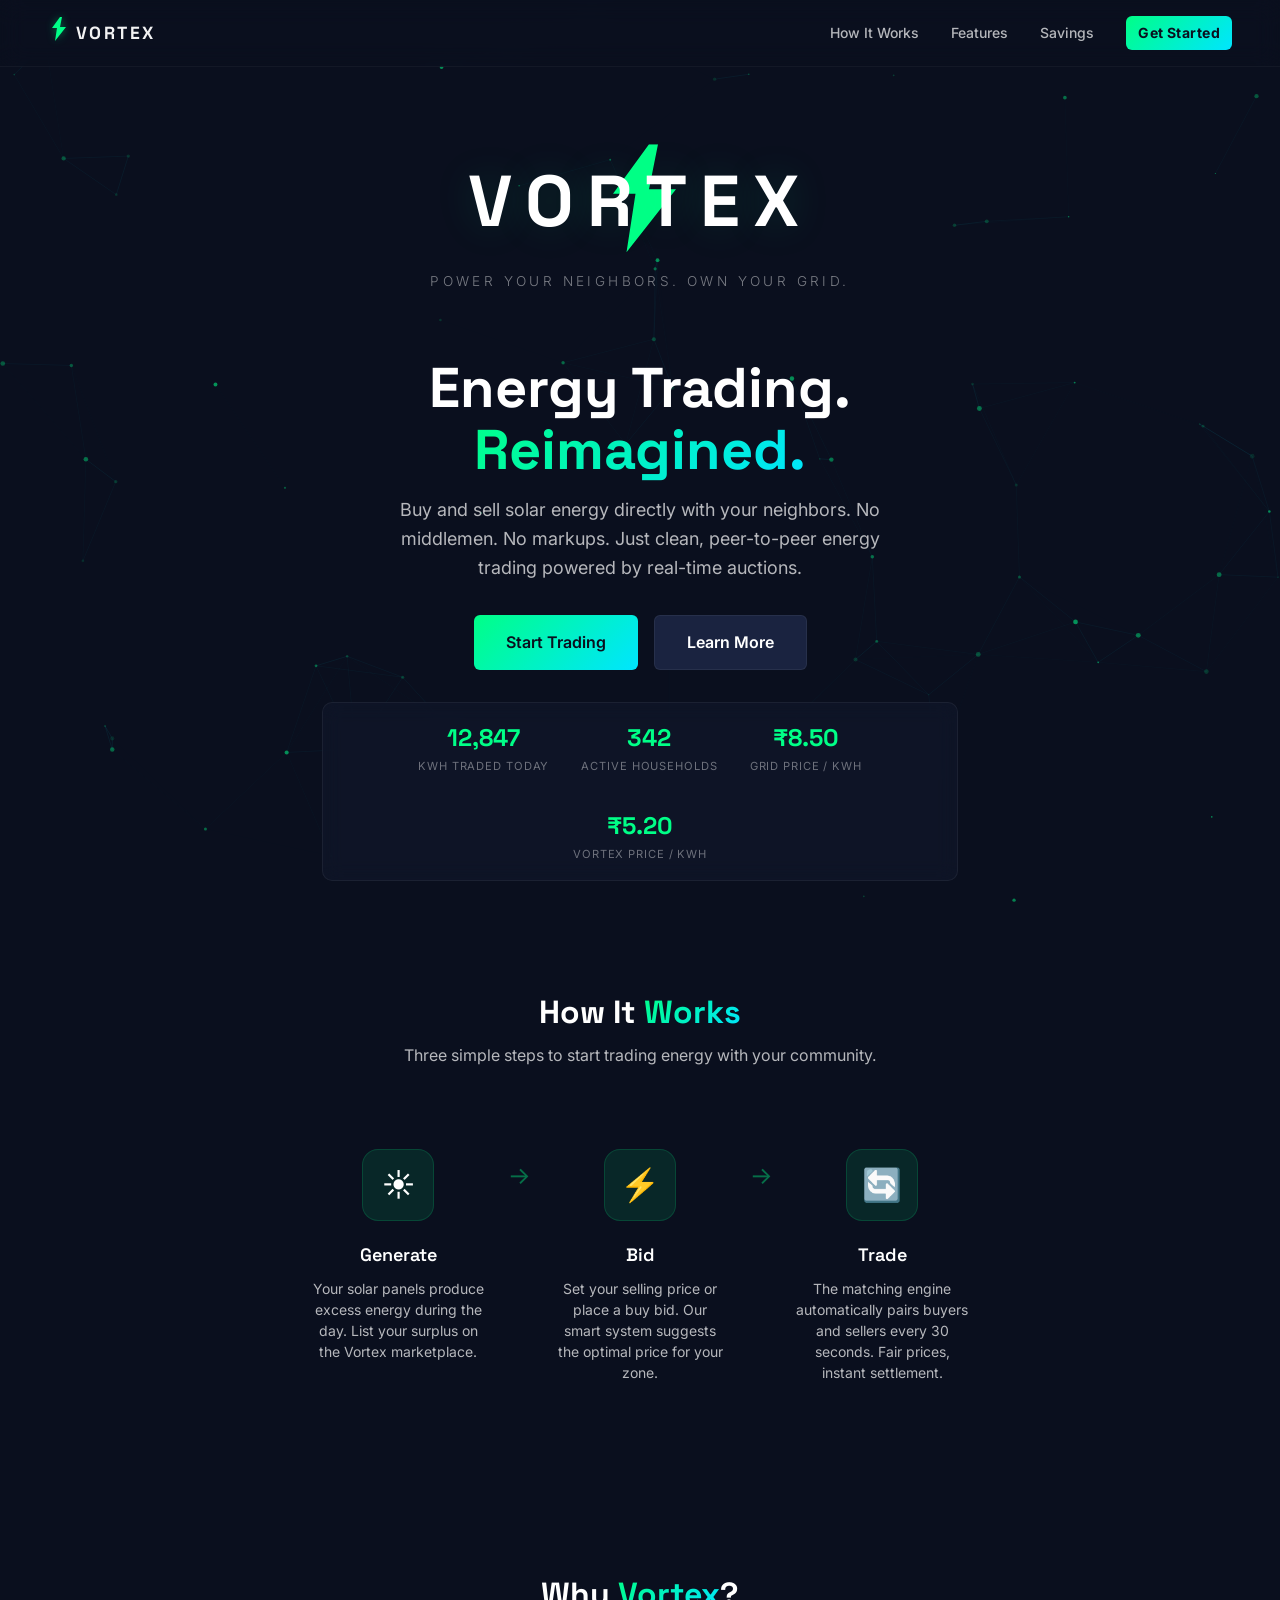
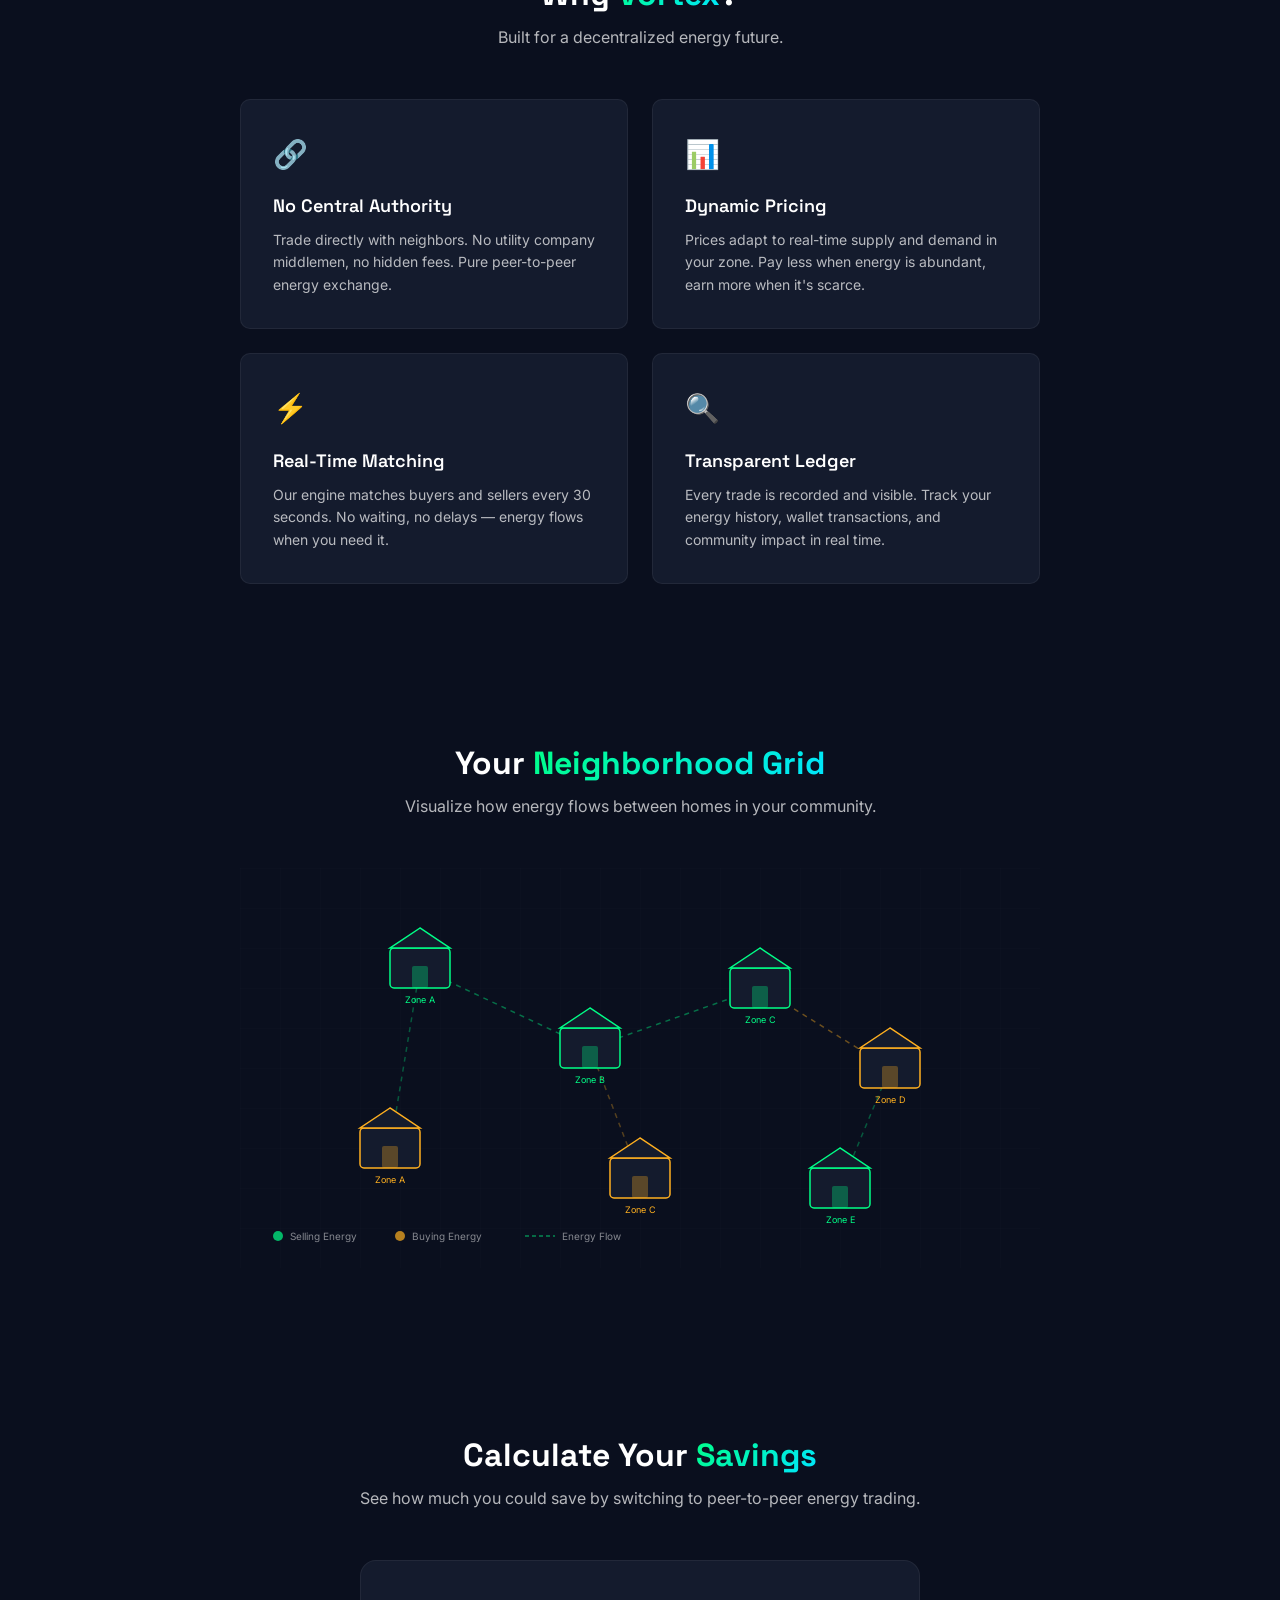
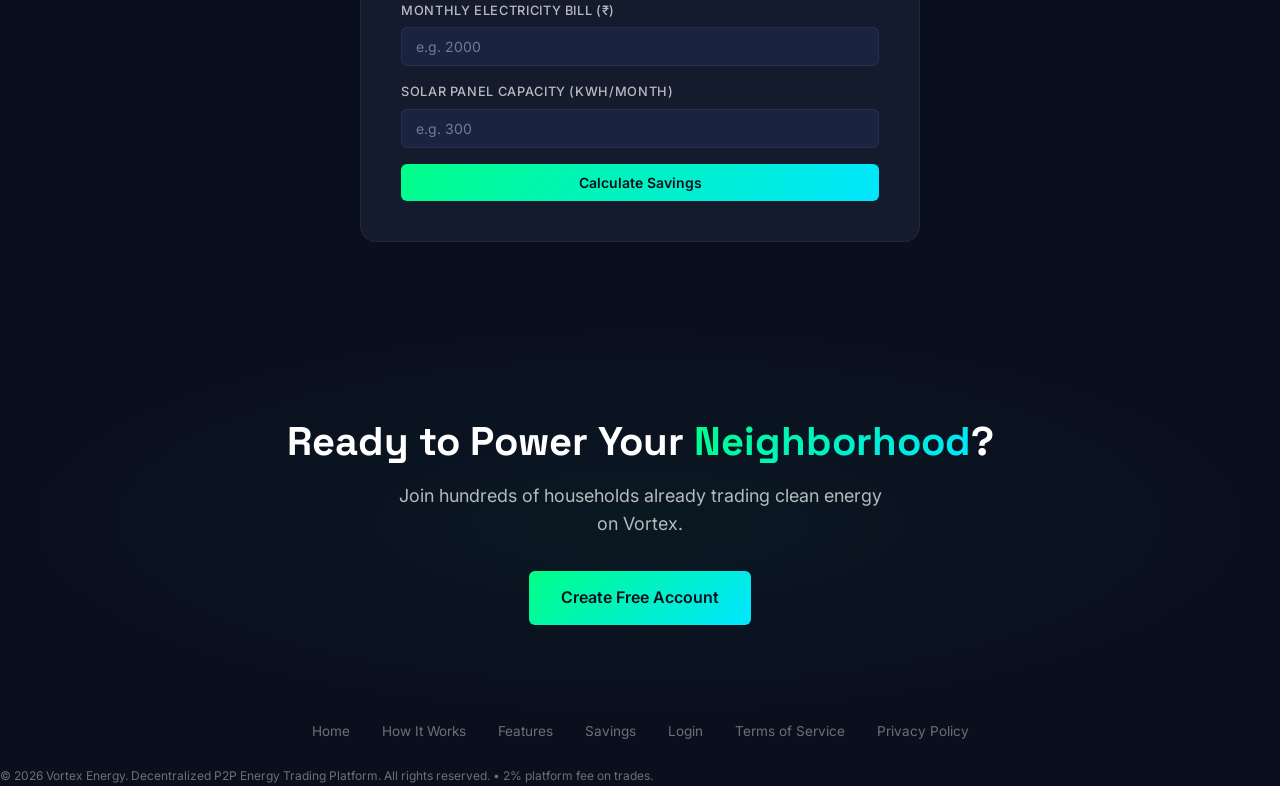
==== commit d9d16c50: "Show all bids to all users; fix landing page API URL" ====
--- a/index.html
+++ b/index.html
@@ -503,7 +503,7 @@
     async function fetchLiveStats() {
       try {
         const API = (window.location.hostname === 'localhost' || window.location.hostname === '127.0.0.1')
-          ? 'http://localhost:5000' : '';
+          ? 'http://localhost:5000' : 'https://vortex-backend-v92y.onrender.com';
         const resp = await fetch(API + '/api/stats');
         if (resp.ok) {
           const data = await resp.json();
